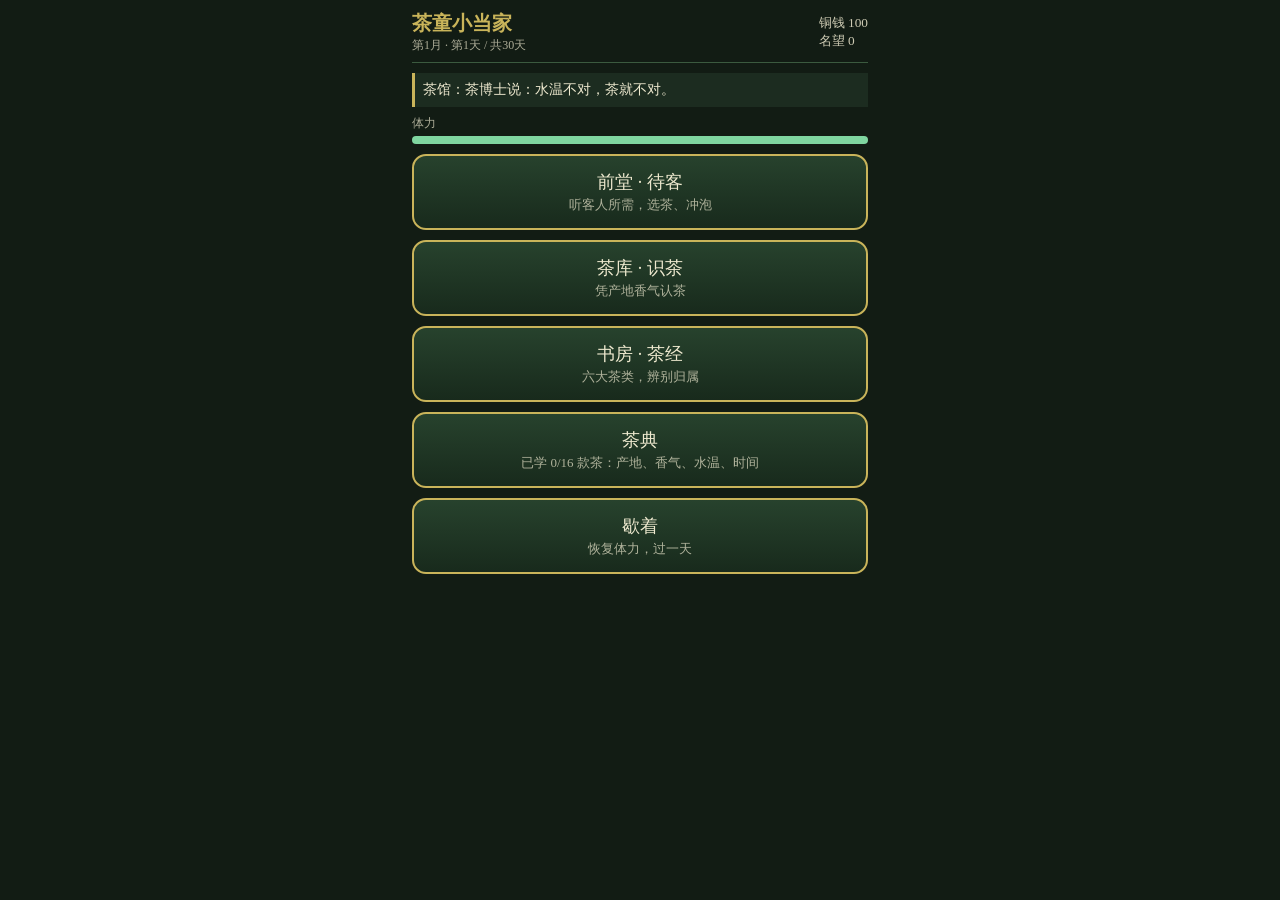
==== tea/index.html @ 09ea395b "Add files via upload" ====
<!DOCTYPE html>
<html lang="zh"><head><meta charset="utf-8">
<meta name="viewport" content="width=device-width, initial-scale=1, viewport-fit=cover">
<title>茶博士 · 茶馆小当家</title>
<style>
:root{--bg:#121c14;--card:#e8e4c9;--ink:#26331f;--red:#9a3b24;--gold:#c9b45a;--jade:#7fd6a0;color-scheme:dark;padding-top:env(safe-area-inset-top,0px);padding-bottom:env(safe-area-inset-bottom,0px)}
*{box-sizing:border-box;-webkit-tap-highlight-color:transparent}
html,body{margin:0;height:100%;background:var(--bg);color:#eee9cf;font-family:"Songti SC","Noto Serif SC",serif}
#app{max-width:480px;margin:0 auto;padding:10px 12px 24px;min-height:100%}
.top{display:flex;justify-content:space-between;align-items:center;border-bottom:1px solid #3b5a3f;padding-bottom:8px;margin-bottom:10px}
.top b{font-size:20px;color:var(--gold)}.top small{opacity:.85}
.bar{height:8px;background:#26382a;border-radius:4px;overflow:hidden;margin:4px 0}.bar i{display:block;height:100%;background:var(--jade)}
.news{background:#1c2c20;border-left:3px solid var(--gold);padding:8px;font-size:14px;margin:8px 0}
.door{display:block;width:100%;margin:10px 0;padding:14px;background:linear-gradient(#27422d,#182a1c);border:2px solid var(--gold);border-radius:14px;color:#eee9cf;font:inherit;font-size:18px;text-align:center}
.door small{display:block;opacity:.7;font-size:13px;margin-top:2px}
.card{background:var(--card);color:var(--ink);border-radius:8px;padding:12px;margin:10px 0}
.card h3{margin:0 0 6px;text-align:center;letter-spacing:4px}.sym{font-size:17px;line-height:1.6}
.btn{display:block;width:100%;padding:12px;margin:8px 0;background:var(--red);border:2px solid var(--gold);border-radius:8px;color:#fff;font:inherit;font-size:17px}.btn.alt{background:#27422d}
.grid{display:grid;grid-template-columns:repeat(3,1fr);gap:8px}.g2{grid-template-columns:repeat(2,1fr)}
.dr{background:linear-gradient(#5e8a53,#3e6339);border:1px solid #2a4527;border-radius:8px;color:#f4f1d6;font:inherit;font-size:16px;padding:14px 4px;text-align:center}
.dr.bad{background:#7a2a20}.dr.ok{background:#b79a2d;color:#1a1a0a}
.bigbar{height:26px;background:#cfd0a8;border-radius:13px;position:relative;margin:16px 0 6px;overflow:hidden}.bigbar i{position:absolute;left:0;top:0;bottom:0;background:#6a9e58}.bigbar em{position:absolute;top:0;bottom:0;background:rgba(201,180,90,.7)}
.cn{font-size:12px;opacity:.7}.msg{text-align:center;min-height:22px;color:var(--gold)}
</style></head><body><div id="app"></div>
<script>
const T=[["西湖龙井","绿茶","浙江杭州","豆香清鲜",80,30,"清热提神，春日明前最珍"],["碧螺春","绿茶","江苏苏州洞庭","花果香",80,30,"卷曲如螺，生津止渴"],["白毫银针","白茶","福建福鼎","毫香清甜",90,40,"满披白毫，性凉清热"],["君山银针","黄茶","湖南岳阳君山","甜香醇和",80,40,"冲泡时芽头直立起落"],["铁观音","青茶","福建安溪","兰花香",95,30,"七泡有余香，提神消食"],["大红袍","青茶","福建武夷山","岩韵花果香",100,25,"岩茶之王，醇厚回甘"],["凤凰单丛","青茶","广东潮州","蜜兰香",95,25,"天然花蜜香，耐泡"],["正山小种","红茶","福建桐木关","松烟香",90,30,"红茶始祖，温胃暖身"],["祁门红茶","红茶","安徽祁门","蜜糖香",90,30,"祁门香，醇和鲜甜"],["普洱熟茶","黑茶","云南","陈香醇厚",100,20,"渥堆发酵，消食解腻"],["六堡茶","黑茶","广西梧州","槟榔香",100,20,"陈醇，祛湿"],["茉莉花茶","花茶","福建福州","花香鲜灵",85,30,"茶坯窨花而成，理气解郁"],["黄山毛峰","绿茶","安徽黄山","清香高爽",80,30,"形似雀舌，白毫显露"],["白牡丹","白茶","福建政和","毫香花香",90,40,"一芽二叶，清热润肺"],["普洱生茶","黑茶","云南","清香苦涩回甘",95,25,"越陈越香，耐泡"],["武夷肉桂","青茶","福建武夷山","桂皮香",100,25,"辛香浓烈，岩骨花香"]];
const CAT=["绿茶","白茶","黄茶","青茶","红茶","黑茶","花茶"];
const C=[[0,"想来杯杭州的明前绿茶，豆香清鲜，汤色嫩绿。"],[1,"要苏州洞庭的茶，花果香，茶叶卷曲如螺。"],[4,"想喝兰花香的乌龙，安溪来的，七泡有余香。"],[5,"武夷岩茶，要有岩韵，味醇厚回甘。"],[7,"要松烟香的红茶，福建桐木关的。"],[8,"想喝蜜糖香的红茶，安徽祁门。"],[9,"吃多了油腻，想喝陈香醇厚的云南熟茶消食。"],[2,"想喝毫香清甜、满披白毫的白茶。"],[3,"湖南君山来的黄茶，芽头冲泡时直立起落。"],[11,"想喝花香鲜灵的花茶，茉莉窨制的。"],[6,"要潮州的，蜜兰香，一股天然花蜜味。"],[10,"想喝广西的黑茶，槟榔香，陈醇。"]];
const GU=["张老爷","林夫人","陈书生","赵掌柜","周小姐","吴将军","郑秀才","孙老太"];
const tf=n=>T.find(x=>x[0]===n);
const CD={绿茶:"不发酵，杀青保住叶绿素，清鲜",白茶:"微发酵，自然萎凋干燥，毫香清甜",黄茶:"轻发酵，有‘闷黄’工序，甜醇柔和",青茶:"半发酵，经摇青做青，花果香或岩韵",红茶:"全发酵，叶红汤红，甜香醇厚",黑茶:"后发酵，渥堆陈化，陈香醇厚",花茶:"茶坯窨花，花香鲜灵"};
const TD={
西湖龙井:["杀青后在锅中用‘抓、抖、搭、拓、捺、推、扣、甩、磨、压’等手法炒制，扁平光滑。","相传乾隆下江南，在狮峰山下品茶，把茶叶藏入袖中带回宫，后封十八棵御茶树。","汤色嫩绿明亮，豆香清鲜，滋味甘醇。","水温别太高，用玻璃杯投茶，看叶片舒展。"],
碧螺春:["杀青、揉捻、搓团显毫、烘干，条索卷曲如螺，满披白毫。","相传原名‘吓煞人香’，康熙南巡尝后赐名‘碧螺春’。","汤色嫩绿清澈，花果香馥郁，鲜爽生津。","可用‘上投法’：先倒水再投茶，看茶叶徐徐下沉。"],
白毫银针:["只采单芽，经萎凋、干燥，不炒不揉，自然风干。","白茶有‘一年茶、三年药、七年宝’的说法，越陈越有药香。","汤色杏黄清亮，毫香蜜韵，滋味清甜。","新茶清鲜，老茶药香，水温可略高，焖泡更醇。"],
君山银针:["黄茶特有的‘闷黄’工序，让茶芽慢慢转黄。","传说文成公主入藏带了君山茶；冲泡时芽尖朝上、三起三落，如群笋出土。","汤色杏黄明亮，甜香醇和，回味柔和。","用玻璃杯，水温别过高，可欣赏芽头三起三落。"],
铁观音:["半发酵，经晒青、摇青、杀青、包揉、烘焙，颗粒紧结如蜻蜓头。","相传安溪茶农魏荫梦中得观音指引发现此茶，茶色如铁、貌若观音，故名铁观音。","汤色金黄明亮，兰花香，入口醇厚回甘，有‘观音韵’。","用盖碗高温快冲，二三泡最香，七泡有余香。"],
大红袍:["武夷岩茶，做青后经‘炭焙’，焙火赋予岩韵。","传说明代一位举子患病，饮武夷山茶痊愈，高中状元后以红袍披在茶树上，故称大红袍。","汤色橙黄，花果香带焙火香，岩韵十足，耐泡。","用紫砂壶或盖碗，沸水快出汤。"],
凤凰单丛:["单株采摘，摇青、杀青后烘干，可分蜜兰香、芝兰香等香型。","产于潮州凤凰山，有‘宋种’古茶树，每株自成一味，故称‘单丛’。","汤色橙黄清澈，花蜜香浓，韵味悠长。","小壶盖碗高温快出汤，后几泡蜜香更明显。"],
正山小种:["萎凋、揉捻、发酵，再用松柴明火烘干，染上松烟香。","相传明末兵扰桐木关，茶农来不及晒茶，只好用松木烘干，却成就了世界红茶的鼻祖。","汤色红艳，松烟香，桂圆味，滋味醇厚。","可清饮也可加奶，水温约90℃。"],
祁门红茶:["揉切、发酵，条索紧细，香气持久。","光绪年间创制，与大吉岭、乌瓦并称世界三大高香红茶。","汤色红艳明亮，蜜糖香，鲜甜柔和。","适合清饮，也适合配牛奶。"],
普洱熟茶:["晒青毛茶经‘渥堆’人工后发酵，约四十余天，让茶变得红浓陈香。","因集散地普洱府得名，古时经茶马古道驮运入藏。","汤色红浓明亮，陈香醇厚，滑口。","用沸水先洗茶一次再泡；适合饭后。"],
六堡茶:["渥堆发酵后蒸压入篓，常存放陈化。","产于广西苍梧六堡镇，有‘侨销茶’之称，南洋矿工常用它祛湿。","汤色红浓，槟榔香，陈醇顺滑。","用沸水，也可煮饮；存放越久越醇。"],
茉莉花茶:["茶坯与茉莉鲜花多次‘窨制’，反复吐香吸香。","福州茉莉花茶窨制技艺已有千年，常被誉为‘人间第一香’。","汤色黄绿明亮，花香鲜灵持久，鲜爽甘甜。","用盖碗，水温别过高，先闻香再品。"],
黄山毛峰:["杀青、揉捻、烘焙，形似雀舌，白毫显露，色似象牙。","清光绪年间谢裕大茶庄创制，产自黄山，常与云雾为伴。","汤色清碧微黄，清香高爽，滋味鲜醇。","用玻璃杯，水温约80℃，鲜爽回甘。"],
白牡丹:["采一芽二叶，萎凋干燥，叶态舒展如牡丹。","产自福建政和、建阳，冲泡时绿叶托银芽，宛如牡丹绽放，故名白牡丹。","汤色杏黄，毫香花香，滋味鲜醇。","水温可略高，三五泡后更甜。"],
普洱生茶:["晒青毛茶蒸压成饼，自然陈化，不经渥堆。","古树茶讲究树龄，越老越珍贵；饼茶七片为一筒，称‘七子饼’。","汤色黄绿，清香，苦涩回甘，生津。","新茶宜稍低水温，老生茶可用沸水。"],
武夷肉桂:["半发酵，炭焙，焙火后产生桂皮辛香。","原名‘玉桂’，因香似肉桂而得名，是武夷岩茶中的‘香王’。","汤色橙红，桂皮香，辛爽浓郁，岩骨花香。","可用沸水，每泡间隔略长，防止过苦。"]};
const NEWS=["今日茶馆来了不少客人。","春茶刚上市，新茶价高。","梅雨天，茶叶要防潮。","茶博士说：水温不对，茶就不对。"];
const S0=()=>({day:1,max:30,mo:1,coin:100,rep:0,hp:10}),rank=()=>S.rep>=20?"茶圣":S.rep>=10?"茶博士":S.rep>=4?"茶艺师":"茶童";
let S=S0(),K={},cs=null,raf=0;
try{const v=JSON.parse(localStorage.getItem("tea")||"{}");if(v.S)S=v.S;if(v.K)K=v.K}catch(e){}
function save(){try{localStorage.setItem("tea",JSON.stringify({S,K}))}catch(e){}}
const $=id=>document.getElementById(id),R=a=>a[Math.floor(Math.random()*a.length)],sh=a=>a.map(x=>[Math.random(),x]).sort((a,b)=>a[0]-b[0]).map(x=>x[1]);
const nK=()=>Object.keys(K).length;
function hdr(){return `<div class="top"><div><b>${rank()}小当家</b><div class="cn">第${S.mo}月 · 第${S.day}天 / 共${S.max}天</div></div><small>铜钱 ${S.coin}<br>名望 ${S.rep}</small></div>`}
function stopL(){cancelAnimationFrame(raf)}
function use(){S.day++;S.hp=Math.max(0,S.hp-1)}
function hub(){stopL();save();if(S.hp<=0){S.hp=4;S.day++}if(S.day>S.max)return end();
$("app").innerHTML=hdr()+`<div class="news">茶馆：${R(NEWS.concat(Object.values(TD).map(x=>"茶话："+x[1])))}</div><div class="cn">体力</div><div class="bar"><i style="width:${S.hp*10}%"></i></div>
<button class="door" onclick="serve()">前堂 · 待客<small>听客人所需，选茶、冲泡</small></button>
<button class="door" onclick="tq()">茶库 · 识茶<small>凭产地香气认茶</small></button>
<button class="door" onclick="cq()">书房 · 茶经<small>六大茶类，辨别归属</small></button>
<button class="door" onclick="dict()">茶典<small>已学 ${nK()}/${T.length} 款茶：产地、香气、水温、时间</small></button>
<button class="door" onclick="S.hp=Math.min(10,S.hp+4);S.day++;hub()">歇着<small>恢复体力，过一天</small></button>`}
function end(){stopL();const t=S.rep>=20?"茶圣":S.rep>=10?"茶博士":S.rep>=4?"茶艺师":"茶童";
$("app").innerHTML=hdr()+`<div class="card"><h3>月终 · 结算</h3><p class="sym" style="text-align:center">铜钱 ${S.coin}<br>名望 ${S.rep}<br>称号：<b style="color:#9a3b24">${t}</b></p></div><button class="btn" onclick="S.day=1;S.hp=10;S.mo++;hub()">继续经营 · 下一月</button><button class="btn alt" onclick="S=S0();hub()">重新开始</button>`}
/* serve */
function serve(){const n=Math.min(C.length,5+Math.floor(S.rep/2)),c=R(C.slice(0,n)),t=T[c[0]];
const same=sh(T.filter(x=>x!==t&&x[1]===t[1])),rest=sh(T.filter(x=>x!==t&&x[1]!==t[1]));
cs={c,t,g:R(GU),o:sh([t,...same.slice(0,1),...rest].slice(0,4).concat(0).slice(0,4))};
if(!cs.o.includes(t))cs.o[0]=t;cs.o=sh(cs.o);
$("app").innerHTML=hdr()+`<div class="card"><h3>${cs.g}</h3><div class="sym">${c[1]}</div></div><div class="msg">奉哪一款茶？</div><div class="grid g2">${cs.o.map(x=>`<button class="dr" onclick="pickT('${x[0]}')">${x[0]}<div class="cn">${x[1]}</div></button>`).join("")}</div>`}
function pickT(n){if(n!==cs.t[0]){S.rep=Math.max(0,S.rep-1);S.coin-=10;K[cs.t[0]]=1;use();$("app").innerHTML=hdr()+`<div class="card"><h3>上错茶</h3><p class="sym">你上的是「${n}」（${tf(n)[1]}，${tf(n)[2]}，香气${tf(n)[3]}）。<br>客人要的是「${cs.t[0]}」：${cs.t[1]}，产自${cs.t[2]}，香气${cs.t[3]}，正对客人的描述。<br>📜 ${TD[cs.t[0]][1]}<br>名望 -1，铜钱 -10。</p></div><button class="btn" onclick="hub()">回前堂</button>`;return}
const hint=K[n]?`（茶典：约 ${cs.t[4]}℃）`:"（还没学过这款，凭经验猜）";
$("app").innerHTML=hdr()+`<div class="card"><h3>${n} · 冲泡</h3><p class="sym" style="text-align:center">第一步：选水温 ℃<br><span class="cn" style="color:#26331f">${hint}</span></p></div><div class="grid">${[75,80,85,90,95,100].map(x=>`<button class="dr" onclick="brew(${x})">${x}℃</button>`).join("")}</div>`}
function brew(tp){cs.tp=tp;const s=cs.t[5],hint=K[cs.t[0]];
$("app").innerHTML=hdr()+`<div class="card"><h3>第二步 · 出汤</h3><p class="sym" style="text-align:center">看茶汤颜色，觉得够了就按「出汤」<br><span class="cn" style="color:#26331f">${hint?"金色区为恰好时间":"（没学过，没有刻度提示）"}</span></p><div class="bigbar"><i id="fl" style="width:0"></i>${hint?`<em style="left:${(s*.8/60*100).toFixed(1)}%;width:${(s*.4/60*100).toFixed(1)}%"></em>`:""}</div><div class="cn" style="color:#26331f;text-align:center" id="tt">0 秒</div></div><button class="btn" onclick="pour()">出汤</button>`;
cs.t0=performance.now();stopL();const lp=()=>{const t=Math.min(60,(performance.now()-cs.t0)/100);$("fl").style.width=t/60*100+"%";$("tt").textContent=Math.round(t)+" 秒";if(t>=60)return pour();raf=requestAnimationFrame(lp)};lp()}
function pour(){stopL();const t=Math.min(60,(performance.now()-cs.t0)/100),s=cs.t[5],td=Math.abs(cs.tp-cs.t[4]),sd=Math.abs(t-s)/s;
const a=td===0?2:td<=5?1:0,b=sd<=.2?2:sd<=.4?1:0,pt=a+b;K[cs.t[0]]=1;use();
const g=[5,15,25,35,50][pt],r=pt===4?3:pt>=3?2:pt>=2?1:0;S.coin+=g;S.rep+=r;
$("app").innerHTML=hdr()+`<div class="card"><h3>${["难以入口","勉强可饮","尚可","清香宜人","一杯绝品"][pt]}</h3><p class="sym" style="text-align:center">水温 ${cs.tp}℃（宜 ${cs.t[4]}℃）${td?cs.tp>cs.t[4]?"：偏高，易烫熟嫩叶、味苦涩":"：偏低，香气不易散发、味淡":"：刚好"}<br>出汤 ${Math.round(t)} 秒（宜约 ${s} 秒）${sd>.2?t<s?"：出汤偏早，味淡":"：泡太久，苦涩":"：恰到好处"}<br>🍵 ${TD[cs.t[0]][2]}<br>💡 ${TD[cs.t[0]][3]}<br>铜钱 +${g}，名望 +${r}</p></div><button class="btn" onclick="hub()">回前堂</button>`}
/* quizzes */
function tq(){cs={n:0,ok:0};tq1()}
function tq1(){const t=R(T);cs.t=t;const o=sh([t,...sh(T.filter(x=>x!==t)).slice(0,5)]);
$("app").innerHTML=hdr()+`<div class="card"><h3>识茶 ${cs.n+1}/3</h3><p class="sym" style="text-align:center">${t[2]}出产<br>香气：${t[3]}<br>属于${t[1]}</p></div><div class="msg">是哪一款？</div><div class="grid">${o.map(x=>`<button class="dr" onclick="tA('${x[0]}')">${x[0]}</button>`).join("")}</div>`}
function tA(n){K[cs.t[0]]=1;const ok=n===cs.t[0],t=cs.t,w=tf(n);if(ok)cs.ok++;cs.n++;
fb(ok,(ok?"":`你选了「${n}」：${w[1]}，产自${w[2]}，香气${w[3]}。<br>`)+`正确答案是「${t[0]}」：${t[1]}，产自${t[2]}，香气${t[3]}。<br>📜 ${TD[t[0]][1]}`,"识茶")}
function fb(ok,h,nm){$("app").innerHTML=hdr()+`<div class="card"><h3 style="color:${ok?"#2d7a3a":"#9a3b24"}">${ok?"✔ 答对了":"✘ 答错了"}</h3><p class="sym">${h}</p></div><button class="btn" onclick="${cs.n<3?(nm==="识茶"?"tq1()":"cq1()"):"fin('"+nm+"')"}">${cs.n<3?"下一题":"完成"}</button>`}
function cq(){cs={n:0,ok:0};cq1()}
function cq1(){const t=R(T);cs.t=t;$("app").innerHTML=hdr()+`<div class="card"><h3>茶经 ${cs.n+1}/3</h3><p class="sym" style="text-align:center">「${t[0]}」属于哪一类茶？</p></div><div class="grid">${CAT.map(x=>`<button class="dr" onclick="cA('${x}')">${x}</button>`).join("")}</div>`}
function cA(c){K[cs.t[0]]=1;const t=cs.t,ok=c===t[1];if(ok)cs.ok++;cs.n++;
fb(ok,(ok?"":`你选了「${c}」：${CD[c]}。<br>`)+`「${t[0]}」是${t[1]}：${CD[t[1]]}。<br>产自${t[2]}，香气${t[3]}。<br>📜 ${TD[t[0]][1]}`,"茶经")}
function fin(n){use();const g=cs.ok*6;S.coin+=g;if(cs.ok===3)S.rep++;$("app").innerHTML=hdr()+`<div class="card"><h3>${n}完毕</h3><p class="sym" style="text-align:center">答对 ${cs.ok}/3<br>铜钱 +${g}${cs.ok===3?"，名望 +1":""}</p></div><button class="btn" onclick="hub()">回前堂</button>`}
/* dict */
function dict(){stopL();$("app").innerHTML=hdr()+`<div class="card"><h3>茶典 ${nK()}/${T.length}</h3><div class="cn" style="text-align:center;color:#26331f">点茶名查看；待客、识茶时遇到的茶会自动记入</div></div><div class="grid">${T.map(t=>`<button class="dr" style="${K[t[0]]?"":"opacity:.5"}" onclick="dd('${t[0]}')">${t[0]}</button>`).join("")}</div><button class="btn alt" onclick="hub()">回前堂</button>`}
function dd(n){K[n]=1;save();const t=tf(n),d=TD[n];$("app").innerHTML=hdr()+`<div class="card"><h3>${n}</h3><p class="sym">类别：${t[1]}<br>产地：${t[2]}<br>香气：${t[3]}<br>水温：约 ${t[4]}℃<br>出汤：约 ${t[5]} 秒（首泡）<br>特点：${t[6]}<br>🍃 工艺：${d[0]}<br>📜 典故：${d[1]}<br>🍵 汤色滋味：${d[2]}<br>💡 冲泡小贴士：${d[3]}</p></div><button class="btn" onclick="dict()">返回茶典</button>`}
hub();
</script></body></html>
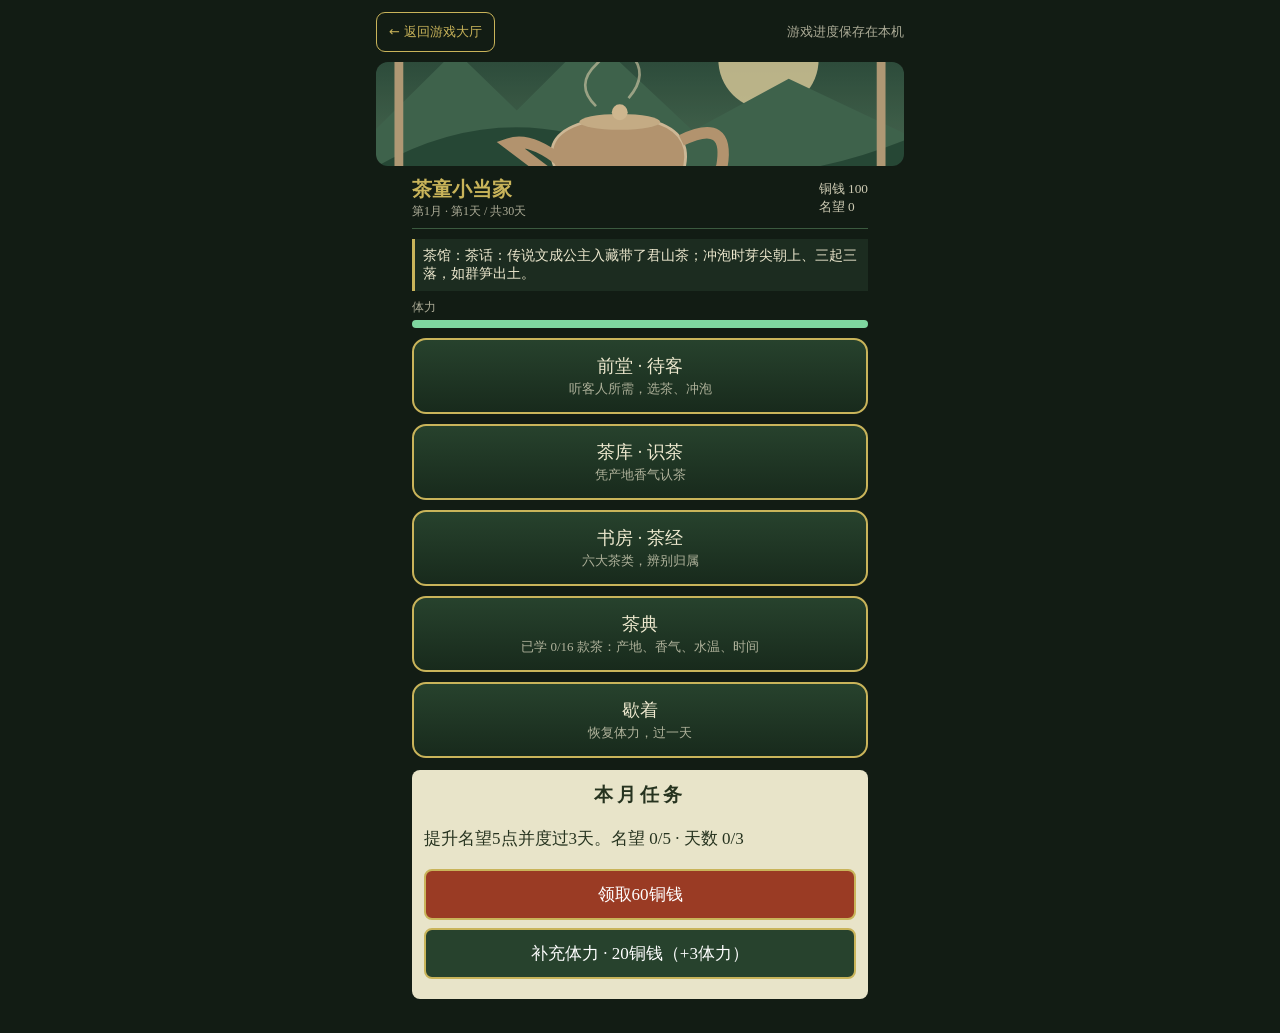
==== commit ed1da5ad: "Add files via upload" ====
--- a/tea/index.html
+++ b/tea/index.html
@@ -21,7 +21,7 @@
 .dr.bad{background:#7a2a20}.dr.ok{background:#b79a2d;color:#1a1a0a}
 .bigbar{height:26px;background:#cfd0a8;border-radius:13px;position:relative;margin:16px 0 6px;overflow:hidden}.bigbar i{position:absolute;left:0;top:0;bottom:0;background:#6a9e58}.bigbar em{position:absolute;top:0;bottom:0;background:rgba(201,180,90,.7)}
 .cn{font-size:12px;opacity:.7}.msg{text-align:center;min-height:22px;color:var(--gold)}
-</style></head><body><div id="app"></div>
+</style><style>.collection-nav{position:relative;z-index:3;max-width:560px;margin:0 auto;padding:12px 16px 0;display:flex;align-items:center;justify-content:space-between;gap:12px;font:13px system-ui,sans-serif}.collection-nav a{color:var(--gold);text-decoration:none;border:1px solid var(--gold);padding:9px 12px;border-radius:9px;display:inline-flex;align-items:center;min-height:40px}.collection-nav span{opacity:.7}.collection-cover{height:104px;max-width:528px;margin:10px auto 0;border-radius:12px;background-position:center;background-size:cover;opacity:.9}.collection-nav a:focus-visible,button:focus-visible,input:focus-visible{outline:2px solid var(--gold);outline-offset:3px}button{cursor:pointer}#app{min-height:0} @media(max-width:560px){.collection-cover{margin-left:16px;margin-right:16px;height:90px}} @media(prefers-reduced-motion:reduce){*,*::before,*::after{animation-duration:.01ms!important;transition-duration:.01ms!important}}</style></head><body><nav class="collection-nav"><a href="../">← 返回游戏大厅</a><span>游戏进度保存在本机</span></nav><div class="collection-cover" aria-hidden="true" style="background-image:url(../assets/tea.svg)"></div><div id="app"></div>
 <script>
 const T=[["西湖龙井","绿茶","浙江杭州","豆香清鲜",80,30,"清热提神，春日明前最珍"],["碧螺春","绿茶","江苏苏州洞庭","花果香",80,30,"卷曲如螺，生津止渴"],["白毫银针","白茶","福建福鼎","毫香清甜",90,40,"满披白毫，性凉清热"],["君山银针","黄茶","湖南岳阳君山","甜香醇和",80,40,"冲泡时芽头直立起落"],["铁观音","青茶","福建安溪","兰花香",95,30,"七泡有余香，提神消食"],["大红袍","青茶","福建武夷山","岩韵花果香",100,25,"岩茶之王，醇厚回甘"],["凤凰单丛","青茶","广东潮州","蜜兰香",95,25,"天然花蜜香，耐泡"],["正山小种","红茶","福建桐木关","松烟香",90,30,"红茶始祖，温胃暖身"],["祁门红茶","红茶","安徽祁门","蜜糖香",90,30,"祁门香，醇和鲜甜"],["普洱熟茶","黑茶","云南","陈香醇厚",100,20,"渥堆发酵，消食解腻"],["六堡茶","黑茶","广西梧州","槟榔香",100,20,"陈醇，祛湿"],["茉莉花茶","花茶","福建福州","花香鲜灵",85,30,"茶坯窨花而成，理气解郁"],["黄山毛峰","绿茶","安徽黄山","清香高爽",80,30,"形似雀舌，白毫显露"],["白牡丹","白茶","福建政和","毫香花香",90,40,"一芽二叶，清热润肺"],["普洱生茶","黑茶","云南","清香苦涩回甘",95,25,"越陈越香，耐泡"],["武夷肉桂","青茶","福建武夷山","桂皮香",100,25,"辛香浓烈，岩骨花香"]];
 const CAT=["绿茶","白茶","黄茶","青茶","红茶","黑茶","花茶"];
@@ -50,20 +50,20 @@
 const S0=()=>({day:1,max:30,mo:1,coin:100,rep:0,hp:10}),rank=()=>S.rep>=20?"茶圣":S.rep>=10?"茶博士":S.rep>=4?"茶艺师":"茶童";
 let S=S0(),K={},cs=null,raf=0;
 try{const v=JSON.parse(localStorage.getItem("tea")||"{}");if(v.S)S=v.S;if(v.K)K=v.K}catch(e){}
-function save(){try{localStorage.setItem("tea",JSON.stringify({S,K}))}catch(e){}}
+function save(){try{localStorage.setItem("tea",JSON.stringify({S,K}));const rk="collection.record.tea",r=JSON.parse(localStorage.getItem(rk)||"{}");r.bestRep=Math.max(r.bestRep||0,S.rep);r.months=r.months||0;localStorage.setItem(rk,JSON.stringify(r))}catch(e){}}
 const $=id=>document.getElementById(id),R=a=>a[Math.floor(Math.random()*a.length)],sh=a=>a.map(x=>[Math.random(),x]).sort((a,b)=>a[0]-b[0]).map(x=>x[1]);
 const nK=()=>Object.keys(K).length;
 function hdr(){return `<div class="top"><div><b>${rank()}小当家</b><div class="cn">第${S.mo}月 · 第${S.day}天 / 共${S.max}天</div></div><small>铜钱 ${S.coin}<br>名望 ${S.rep}</small></div>`}
 function stopL(){cancelAnimationFrame(raf)}
 function use(){S.day++;S.hp=Math.max(0,S.hp-1)}
-function hub(){stopL();save();if(S.hp<=0){S.hp=4;S.day++}if(S.day>S.max)return end();
+function hub(){stopL();if(S.hp<=0){S.hp=4;S.day++}save();if(S.day>S.max)return end();
 $("app").innerHTML=hdr()+`<div class="news">茶馆：${R(NEWS.concat(Object.values(TD).map(x=>"茶话："+x[1])))}</div><div class="cn">体力</div><div class="bar"><i style="width:${S.hp*10}%"></i></div>
 <button class="door" onclick="serve()">前堂 · 待客<small>听客人所需，选茶、冲泡</small></button>
 <button class="door" onclick="tq()">茶库 · 识茶<small>凭产地香气认茶</small></button>
 <button class="door" onclick="cq()">书房 · 茶经<small>六大茶类，辨别归属</small></button>
 <button class="door" onclick="dict()">茶典<small>已学 ${nK()}/${T.length} 款茶：产地、香气、水温、时间</small></button>
 <button class="door" onclick="S.hp=Math.min(10,S.hp+4);S.day++;hub()">歇着<small>恢复体力，过一天</small></button>`}
-function end(){stopL();const t=S.rep>=20?"茶圣":S.rep>=10?"茶博士":S.rep>=4?"茶艺师":"茶童";
+function end(){stopL();try{const k="collection.record.tea";const old=JSON.parse(localStorage.getItem(k)||"{}");localStorage.setItem(k,JSON.stringify({bestRep:Math.max(old.bestRep||0,S.rep),months:Math.max(old.months||0,S.mo||1)}))}catch(e){}const t=S.rep>=20?"茶圣":S.rep>=10?"茶博士":S.rep>=4?"茶艺师":"茶童";
 $("app").innerHTML=hdr()+`<div class="card"><h3>月终 · 结算</h3><p class="sym" style="text-align:center">铜钱 ${S.coin}<br>名望 ${S.rep}<br>称号：<b style="color:#9a3b24">${t}</b></p></div><button class="btn" onclick="S.day=1;S.hp=10;S.mo++;hub()">继续经营 · 下一月</button><button class="btn alt" onclick="S=S0();hub()">重新开始</button>`}
 /* serve */
 function serve(){const n=Math.min(C.length,5+Math.floor(S.rep/2)),c=R(C.slice(0,n)),t=T[c[0]];
@@ -96,5 +96,11 @@
 /* dict */
 function dict(){stopL();$("app").innerHTML=hdr()+`<div class="card"><h3>茶典 ${nK()}/${T.length}</h3><div class="cn" style="text-align:center;color:#26331f">点茶名查看；待客、识茶时遇到的茶会自动记入</div></div><div class="grid">${T.map(t=>`<button class="dr" style="${K[t[0]]?"":"opacity:.5"}" onclick="dd('${t[0]}')">${t[0]}</button>`).join("")}</div><button class="btn alt" onclick="hub()">回前堂</button>`}
 function dd(n){K[n]=1;save();const t=tf(n),d=TD[n];$("app").innerHTML=hdr()+`<div class="card"><h3>${n}</h3><p class="sym">类别：${t[1]}<br>产地：${t[2]}<br>香气：${t[3]}<br>水温：约 ${t[4]}℃<br>出汤：约 ${t[5]} 秒（首泡）<br>特点：${t[6]}<br>🍃 工艺：${d[0]}<br>📜 典故：${d[1]}<br>🍵 汤色滋味：${d[2]}<br>💡 冲泡小贴士：${d[3]}</p></div><button class="btn" onclick="dict()">返回茶典</button>`}
+document.addEventListener("click",()=>save());window.addEventListener("pagehide",save);
+const baseHub=hub;
+function missionState(){const mo=S.mo||1;if(!S.mission||S.mission.mo!==mo)S.mission={mo,rep:S.rep,day:S.day,claimed:false};return S.mission}
+function claimMission(){const m=missionState();if(m.claimed||S.rep-m.rep<5||S.day-m.day<3)return;m.claimed=true;S.coin+=60;save();hub()}
+function buyEnergy(){if(S.coin<20||S.hp>=10)return;S.coin-=20;S.hp=Math.min(10,S.hp+3);save();hub()}
+hub=function(){baseHub();if(S.day>S.max)return;const m=missionState();const box=document.createElement('div');box.className='card';box.style.marginTop='12px';const title=document.createElement('h3');title.textContent="本月任务";const desc=document.createElement('p');desc.className='sym';desc.textContent=`提升名望5点并度过3天。名望 ${Math.max(0,Math.min(5,S.rep-m.rep))}/5 · 天数 ${Math.max(0,Math.min(3,S.day-m.day))}/3`;const bt=document.createElement('button');bt.className='btn';bt.textContent=m.claimed?"奖励已领取":"领取60铜钱";bt.disabled=m.claimed||S.rep-m.rep<5||S.day-m.day<3;bt.onclick=claimMission;const energy=document.createElement('button');energy.className='btn alt';energy.textContent="补充体力 · 20铜钱（+3体力）";energy.disabled=S.coin<20||S.hp>=10;energy.onclick=buyEnergy;box.append(title,desc,bt,energy);$('app').append(box);save()};
 hub();
 </script></body></html>
